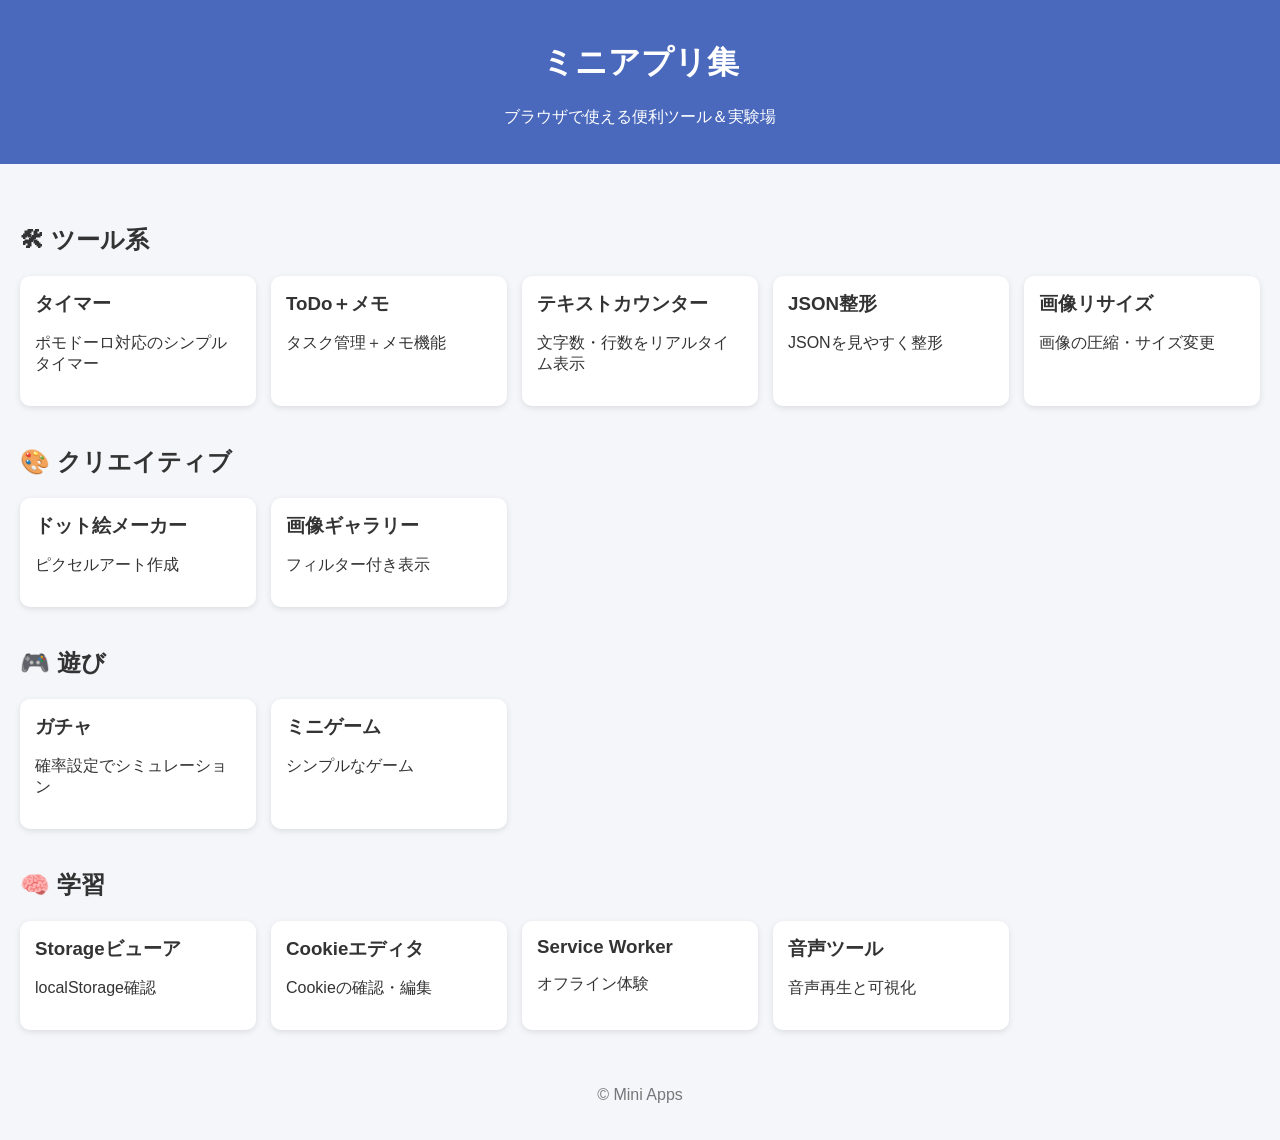
==== index.html @ 78f15d97 "Add files via upload" ====
<!DOCTYPE html>
<html lang="ja">
<head>
  <meta charset="UTF-8">
  <title>ミニアプリ集</title>
  <meta name="viewport" content="width=device-width, initial-scale=1.0">
  <link rel="stylesheet" href="./css/common.css">
</head>
<body>

<header>
  <h1>ミニアプリ集</h1>
  <p>ブラウザで使える便利ツール＆実験場</p>
</header>

<main>

  <section>
    <h2>🛠 ツール系</h2>
    <div class="grid">
      <a href="./apps/timer/index.html" class="card">
        <h3>タイマー</h3>
        <p>ポモドーロ対応のシンプルタイマー</p>
      </a>

      <a href="./apps/todo/index.html" class="card">
        <h3>ToDo＋メモ</h3>
        <p>タスク管理＋メモ機能</p>
      </a>

      <a href="./apps/text-counter/index.html" class="card">
        <h3>テキストカウンター</h3>
        <p>文字数・行数をリアルタイム表示</p>
      </a>

      <a href="./apps/json/index.html" class="card">
        <h3>JSON整形</h3>
        <p>JSONを見やすく整形</p>
      </a>

      <a href="./apps/image-tool/index.html" class="card">
        <h3>画像リサイズ</h3>
        <p>画像の圧縮・サイズ変更</p>
      </a>
    </div>
  </section>

  <section>
    <h2>🎨 クリエイティブ</h2>
    <div class="grid">
      <a href="./apps/dot/index.html" class="card">
        <h3>ドット絵メーカー</h3>
        <p>ピクセルアート作成</p>
      </a>

      <a href="./apps/gallery/index.html" class="card">
        <h3>画像ギャラリー</h3>
        <p>フィルター付き表示</p>
      </a>
    </div>
  </section>

  <section>
    <h2>🎮 遊び</h2>
    <div class="grid">
      <a href="./apps/gacha/index.html" class="card">
        <h3>ガチャ</h3>
        <p>確率設定でシミュレーション</p>
      </a>

      <a href="./apps/game/index.html" class="card">
        <h3>ミニゲーム</h3>
        <p>シンプルなゲーム</p>
      </a>
    </div>
  </section>

  <section>
    <h2>🧠 学習</h2>
    <div class="grid">
      <a href="./apps/storage/index.html" class="card">
        <h3>Storageビューア</h3>
        <p>localStorage確認</p>
      </a>

      <a href="./apps/cookie/index.html" class="card">
        <h3>Cookieエディタ</h3>
        <p>Cookieの確認・編集</p>
      </a>

      <a href="./apps/sw/index.html" class="card">
        <h3>Service Worker</h3>
        <p>オフライン体験</p>
      </a>

      <a href="./apps/audio/index.html" class="card">
        <h3>音声ツール</h3>
        <p>音声再生と可視化</p>
      </a>
    </div>
  </section>

</main>

<footer>
  <p>© Mini Apps</p>
</footer>

</body>
</html>
---- css/common.css ----
body {
  font-family: sans-serif;
  margin: 0;
  background: #f5f6fa;
  color: #333;
}

header {
  background: #4a69bd;
  color: white;
  padding: 20px;
  text-align: center;
}

main {
  padding: 20px;
}

h2 {
  margin-top: 40px;
}

.grid {
  display: grid;
  grid-template-columns: repeat(auto-fill, minmax(220px, 1fr));
  gap: 15px;
  margin-top: 10px;
}

.card {
  display: block;
  background: white;
  padding: 15px;
  border-radius: 10px;
  text-decoration: none;
  color: inherit;
  box-shadow: 0 2px 6px rgba(0,0,0,0.1);
  transition: 0.2s;
}

.card:hover {
  transform: translateY(-5px);
}

.card h3 {
  margin: 0 0 5px;
}

footer {
  text-align: center;
  padding: 20px;
  color: #777;
}
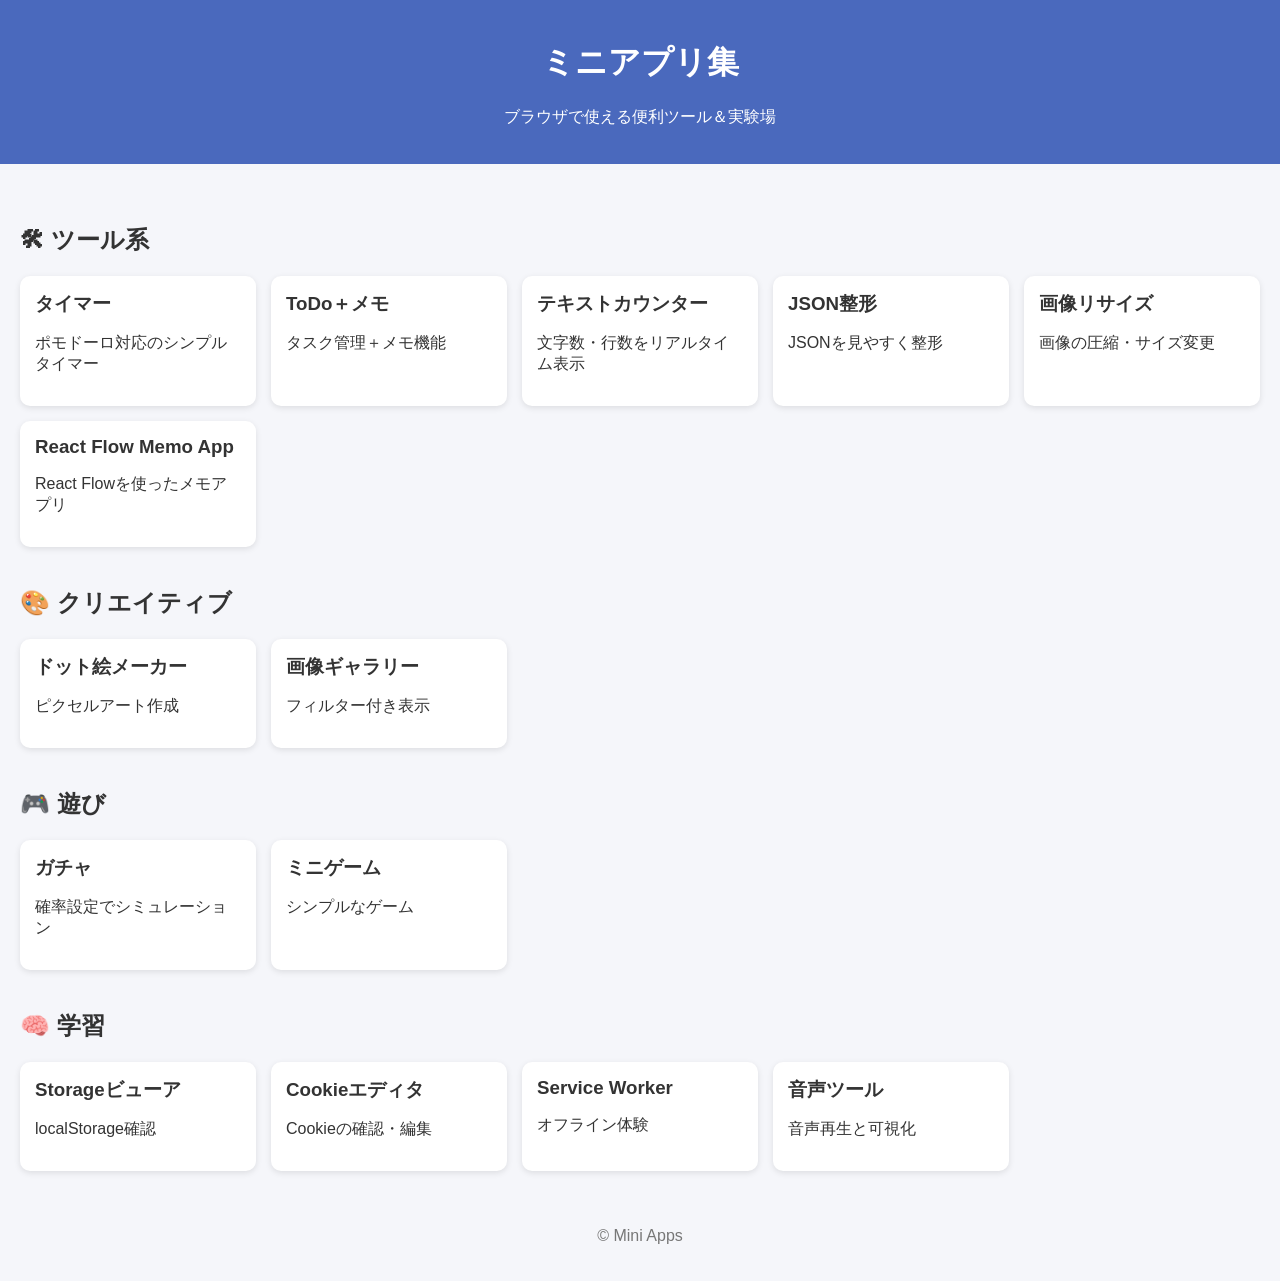
==== commit 6aee879f: "Add files via upload ReactFlowのメモツールを追加" ====
--- a/index.html
+++ b/index.html
@@ -41,6 +41,11 @@
       <a href="./apps/image-tool/index.html" class="card">
         <h3>画像リサイズ</h3>
         <p>画像の圧縮・サイズ変更</p>
+      </a>
+
+      <a href="./apps/react-flow-memo-app/index.html" class="card">
+        <h3>React Flow Memo App</h3>
+        <p>React Flowを使ったメモアプリ</p>
       </a>
     </div>
   </section>
